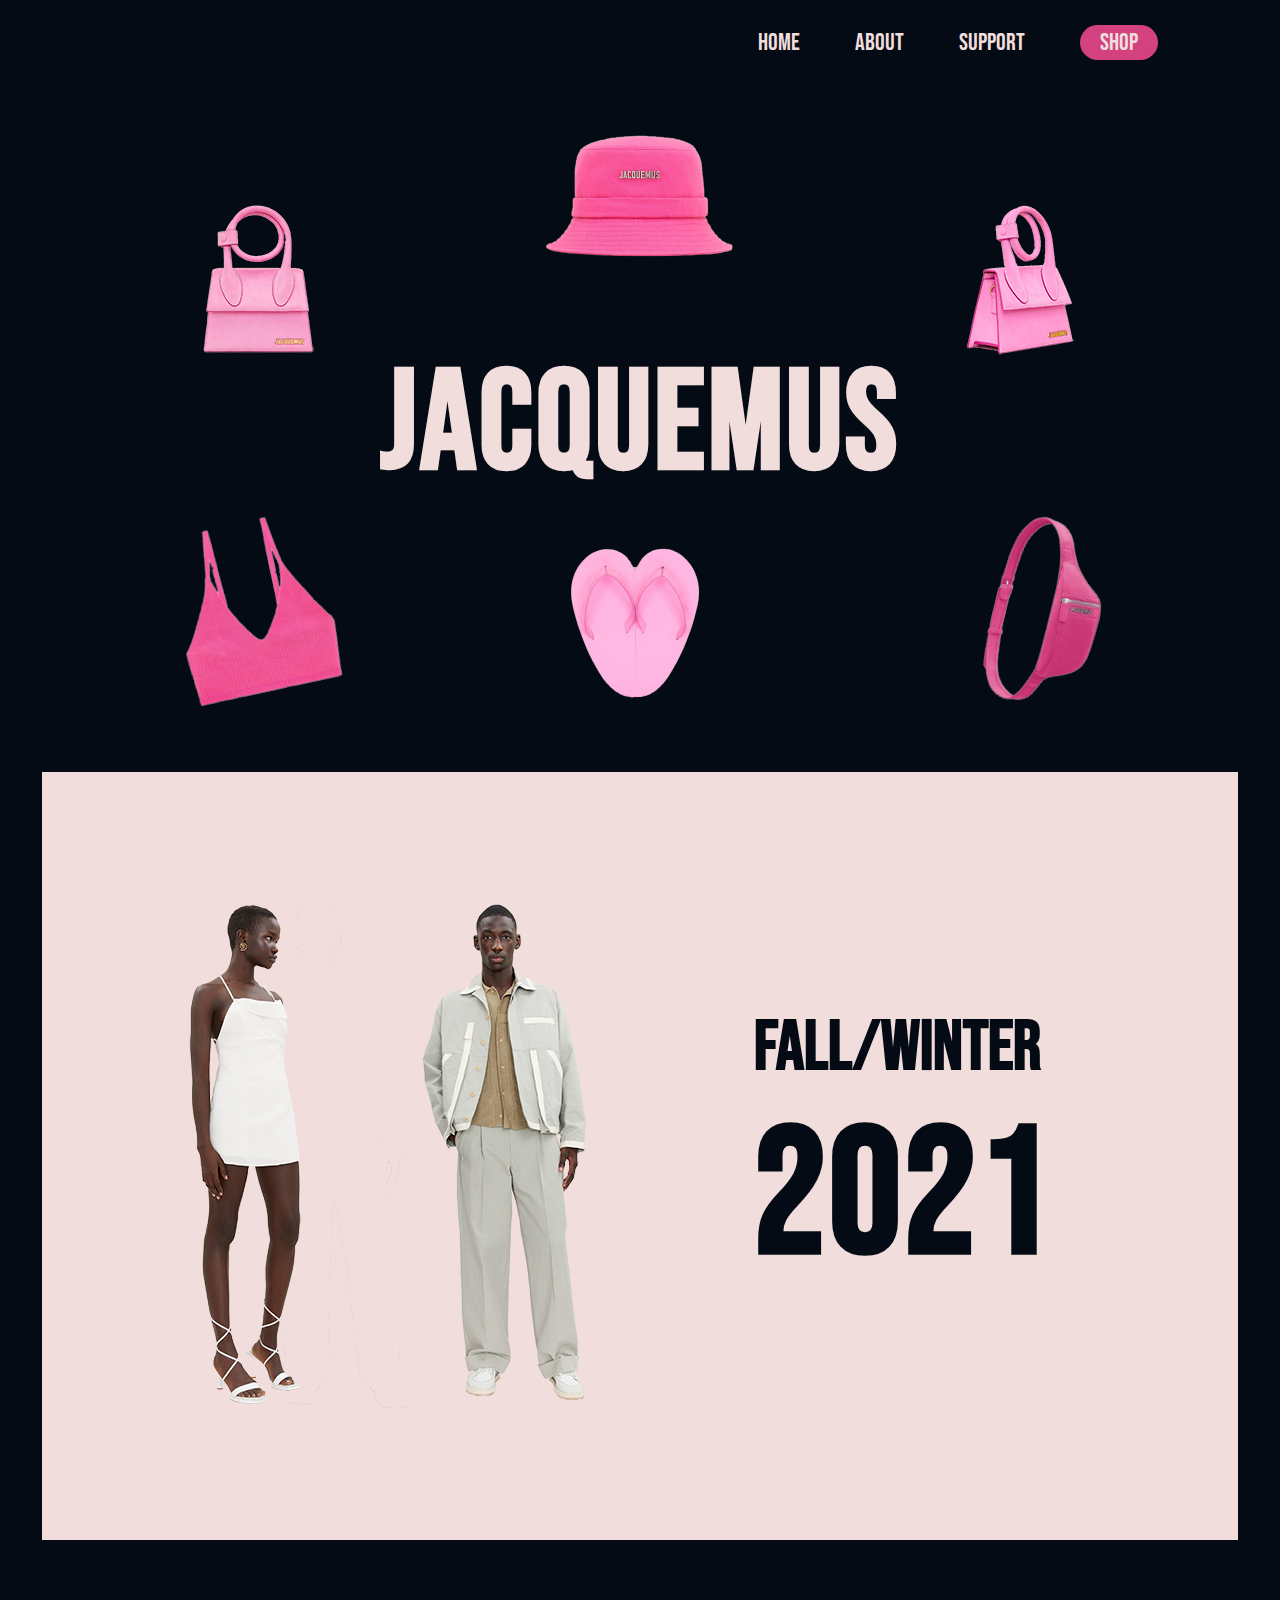
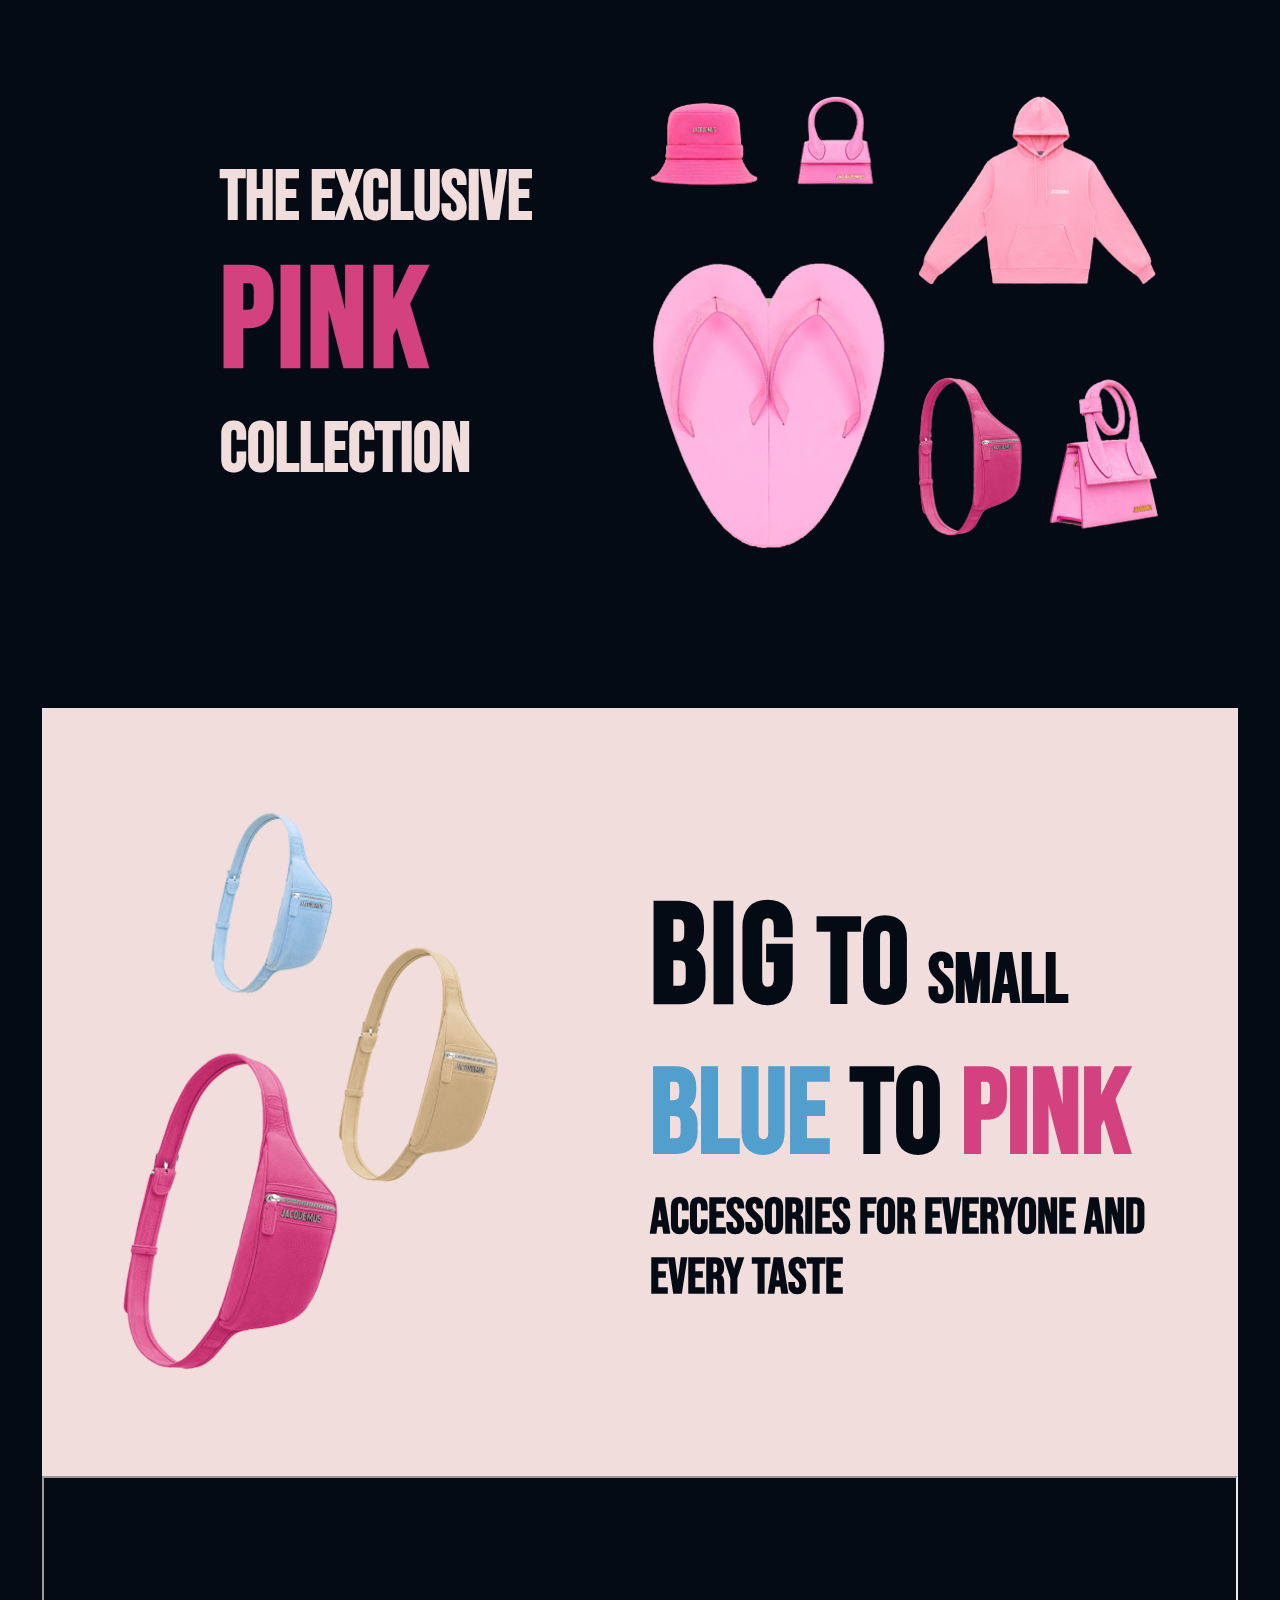
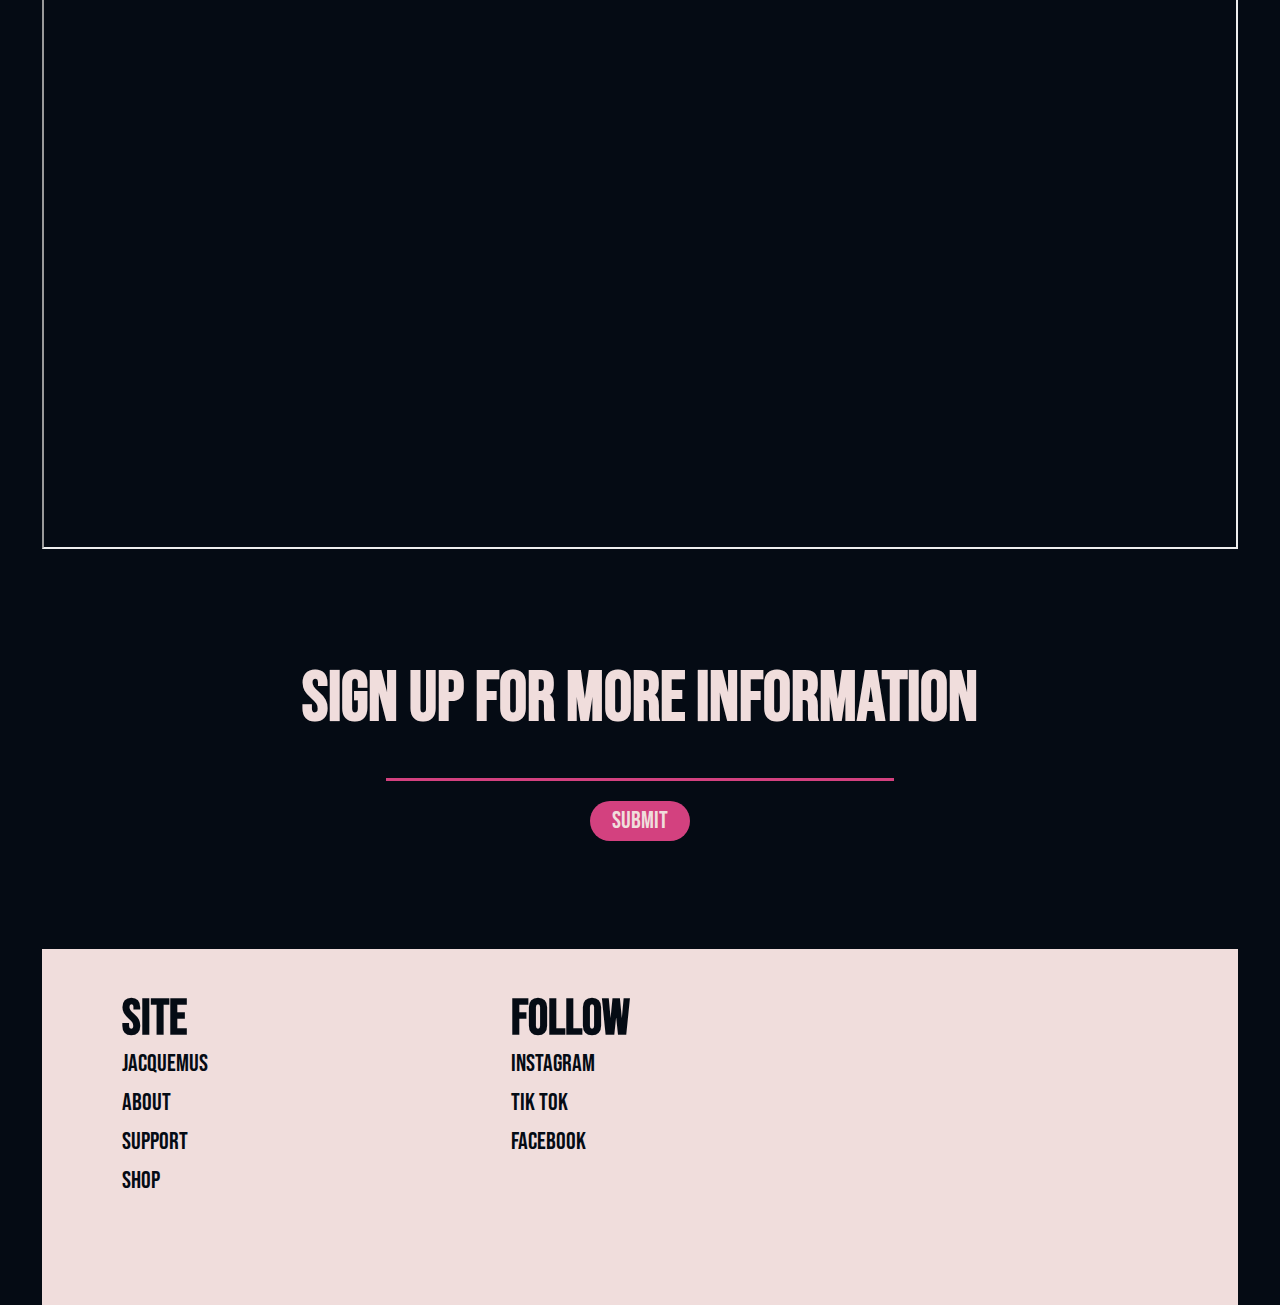
==== index.html @ 09f42585 "paste" ====
<!DOCTYPE html>
<html lang="en">
<head>
    <meta charset="UTF-8">
    <meta name="viewport" content="width=device-width, initial-scale=1.0">
    <title>Jacquemus</title>
    <link rel="stylesheet" href="css/styles.css">
    <link rel="preconnect" href="https://fonts.gstatic.com">
    <link href="https://fonts.googleapis.com/css2?family=Bebas+Neue" rel="stylesheet">
</head>
<body>
    <div id="container">
        <header>
            <nav>
                <ul class="navlist">
                    <li><a href="index.html" class="botaonav">HOME</a></li>
                    <li><a href="index.html" class="botaonav">ABOUT</a></li>
                    <li><a href="index.html" class="botaonav">SUPPORT</a></li>
                    <li><a href="shop.html" class="botaonav2">SHOP</a></li>
                </ul>
            </nav>
        </header>
        <main>
            <section>
                <div class="title">
                    <img src="img/01/Section1/frontimage.png" alt="landing page" style="width: 100%;">
                    <div id="title">
                        <h1>JACQUEMUS</h1>
                    </div>
                </div>
            </section>
            <section class="sectionwhite">
                <div class="column">
                    <img src="img/01/Section2/section2.png" alt="fall/winter models">
                </div>
                <div class="textcolumn">
                    <div>
                        <h4 class="h4blue">FALL/WINTER</h4>
                        <h1 class="h11blue">2021</h1>
                    </div>
                </div>
            </section>
            <section class="sectionblue">
                <div class="textcolumn">
                    <div id="pinky">
                        <h4 class="h4white">THE EXCLUSIVE</h4>
                        <h1 class="h1pink">PINK</h1>
                        <h4 class="h4white">COLLECTION</h4>
                    </div>
                </div>
                <div class="column">
                    <img src="img/01/Section3/section3.png" alt="pink collection">
                </div>
            </section>
            <section class="sectionwhite">
                <div class="column">
                    <img src="img/01/Section4/section4.png" alt="bags with different colors">
                </div>
                <div class="textcolumn">
                    <div id="bags">
                        <h2 class="h2blue"><span class="h1blue">BIG</span> TO <span class="h4blue">SMALL</span></h2>
                        <h2 class="h2blue"><span class="h2lightblue">BLUE</span> TO <span class="h2pink">PINK</span></h2>
                        <h5 class="h5">ACCESSORIES FOR EVERYONE AND EVERY TASTE</h5>
                    </div>
                </div>
            </section>
            <section class="sectionvideo">
                <iframe src="https://www.youtube.com/embed/qVaEvNYpxao?controls=0&showinfo=1&rel=0&autoplay=1&loop=1&mute=1" allow="accelerometer; autoplay; clipboard-write; encrypted-media; gyroscope; picture-in-picture" allowfullscreen id="iframevideo"></iframe>
            </section>
            <section class="signup">
                <h4 class="h4white">SIGN UP FOR MORE INFORMATION</h4>
                <input type="email" class="email">
                <input type="submit" class="submit">
            </section>
        </main>
        <footer>
            <div class="footermap">
                <div class="footertext">
                    <h5>SITE</h5>
                    <a href="index.html" class="hfooter">JACQUEMUS</a>
                    <a href="index.html" class="hfooter">ABOUT</a>
                    <a href="index.html" class="hfooter">SUPPORT</a>
                    <a href="shop.html" class="hfooter">SHOP</a>
                </div>
                <div class="footertext">
                    <h5>FOLLOW</h5>
                    <a href="https://www.instagram.com/jacquemus/" target="_blank" class="hfooter">Instagram</a>
                    <a href="https://www.tiktok.com/@jacquemus?" target="_blank" class="hfooter">Tik Tok</a>
                    <a href="https://www.facebook.com/JACQUEMUSPARIS" target="_blank" class="hfooter">Facebook</a>
                </div>
            </div>
            <div>
            </div>
        </footer>
    </div>
</body>
</html>
---- css/styles.css ----
@charset "utf-8";

* {
    margin: 0px;
    padding: 0px;
    box-sizing: border-box;
}

/* body and containers */

body {
    background-color: #050b14;
}

#container {
    width: 1196px;
    height: auto;
    margin: auto;
    background-color: #050b14;
}

#container2 {
    width: 1196px;
    height: auto;
    margin: auto;
    background-color: #f0dddc;
}

/* Header */

header {
    width: 1196px;
    height: 80px;
    display: flex;
    justify-content: flex-end;
    align-items: center;
    padding: 0 80px 0 80px;
}

.header2 {
    width: 1196px;
    height: 80px;
    display: flex;
    justify-content: space-between;
    align-items: center;
    padding: 0 80px 0 80px;
}

nav {
    height: 30px;
    width: 400px;
}

.navlist {
    list-style-type: none;
    display: flex;
    justify-content: space-between;
    align-items: center;
}

.botaonav {
    text-decoration: none;
    color: #f0dddc;
    font-family: 'Bebas Neue', cursive;
    font-size: 24px;
}

.botaonav:hover {
    color: #d3417f;
}

.botaonav2 {
    text-decoration: none;
    color: #f0dddc;
    background-color: #d3417f;
    font-family: 'Bebas Neue', cursive;
    font-size: 24px;
    padding: 3px 20px;
    border-radius: 100px;
    display: flex;
    align-self: center;
}

.botaonav2:hover {
    color: #050b14;
}

.botaonav1 {
    text-decoration: none;
    color: #050b14;
    font-family: 'Bebas Neue', cursive;
    font-size: 24px;
}

.botaonav1:hover {
    color: #d3417f;
}

.botaonavhome {
    text-decoration: none;
    color: #050b14;
    font-family: 'Bebas Neue', cursive;
    font-size: 32px;
}

.botaonavhome:hover {
    color: #d3417f;
}

/* Sections */

section {
    display: flex;
    justify-content: center;
    align-items: center;
    width: 1196px;
    height: auto;
}

.sectionblue {
    background-color: #050b14;
    height: 768px;
    width: 1196px;
    padding: 0 80px 0 80px;
    display: flex;
    justify-content: space-between;
    align-items: center;
}

.sectionwhite {
    background-color: #f0dddc;
    height: 768px;
    width: 1196px;
    padding: 0 80px 0 80px;
    display: flex;
    justify-content: space-between;
    align-items: center;
}

.sectionvideo {
    background-color: #050b14;
    height: 672.75px;
    width: 1196px;
}

.shopsection {
    height: 548px;
    width: 1196px;
    padding: 0 80px 0 80px;
    background-color: #f0dddc;
    display: flex;
    justify-content: space-between;

}

#shopsections {
    margin-bottom: 60px;
}

/* Home Page */

#title {
  position: absolute;
  top: 50%;
  left: 50%;
  transform: translate(-50%, -50%);
}

.title {
    position: relative;
    text-align: center;
  }

.column {
    width: 508px;
    height: auto;

}

.textcolumn {
    width: 508px;
    height: auto;
    display: flex;
    flex-direction: column;
    justify-content: center;
    align-items: center;
}

#iframevideo {
    width: 100%;
    height: 100%;
}

/* Sign Up*/

.signup {
    background-color: #050b14;
    height: 400px;
    width: 1196px;
    padding: 0 80px 0 80px;
    display: flex;
    flex-direction: column;
    justify-content: center;
    align-items: center;
}

.email {
    width: 508px;
    background-color: #050b14;
    border: none;
    border-bottom: 3px solid #d3417f;
    height: 40px;
    margin-bottom: 20px;
}

.submit {
    width: 100px;
    height: 40px;
    font-family: 'Bebas Neue', cursive;
    font-size: 24px;
    background-color: #d3417f;
    color: #f0dddc;
    border: none;
    border-radius: 100px;
    text-align: center;
}

.email:hover {
    border-bottom: 3px solid #f0dddc;
}

.email:active {
    border-bottom: 3px solid #f0dddc;
}

.submit:hover {
    color:#050b14;
}

 /* Shop Page */

#shopid {
    display: flex;
    justify-content: center;
}

.square {
    background-color: #fff;
    height: 508px;
    width: 508px;
}

.minisquare {
    background-color: #fff;
    height: 244px;
    width: 244px;
}

.rectangle {
    background-color: #fff;
    height: 508px;
    width: 244px;
}

.columnsquare508 {
    height: 508px;
    width: 508px;
}

.columnsquare244 {
    height: 508px;
    width: 244px;
    display: flex;
    flex-direction: column;
    justify-content: space-between;
}

.columnrectangle {
    height: 508px;
    width: 244px;
}

  /* Types */

h1 {
    font-family: 'Bebas Neue', cursive;
    font-size: 140px;
    letter-spacing: 3px;
    color: #f0dddc;
}

.h1blue {
    font-family: 'Bebas Neue', cursive;
    font-size: 140px;
    letter-spacing: 3px;
    color: #050b14;
}

.h1pink {
    font-family: 'Bebas Neue', cursive;
    font-size: 140px;
    letter-spacing: 3px;
    color: #d3417f;
}

.h11blue {
  font-family: 'Bebas Neue', cursive;
  font-size: 180px;
  letter-spacing: 3px;
  color: #050b14;
}

.h2blue {
    font-family: 'Bebas Neue', cursive;
    font-size: 120px;
    color: #050b14;
}

.h2white {
    font-family: 'Bebas Neue', cursive;
    font-size: 120px;
    color: #f0dddc;
}

.h2pink {
    font-family: 'Bebas Neue', cursive;
    font-size: 120px;
    color: #d3417f;
}

.h2lightblue {
    font-family: 'Bebas Neue', cursive;
    font-size: 120px;
    color: #529FCE;
}

h3 {
    font-family: 'Bebas Neue', cursive;
    font-size: 110px;
    color: #050b14;
}

.h4white {
    font-family: 'Bebas Neue', cursive;
    font-size: 70px;
    color: #f0dddc;
}

.h4blue {
    font-family: 'Bebas Neue', cursive;
    font-size: 70px;
    color: #050b14;
}

h5 {
    font-family: 'Bebas Neue', cursive;
    font-size: 50px;
    color: #050b14;
}

.h5 {
    font-family: 'Bebas Neue', cursive;
    font-size: 50px;
    color: #050b14;
}

h6 {
    font-family: 'Bebas Neue', cursive;
    font-size: 35px;
    color: #050b14;
}

 /* Footer */

footer {
    background-color: #f0dddc;
    width: 1196px;
    height: 356px;
    padding: 40px 80px 20px 80px;
    display: flex;
    justify-content: space-between;
    align-items: flex-start;
}

.footermap {
    width: 508px;
    display: flex;
    justify-content: space-between;
}

.footertext {
    display: flex;
    justify-content: flex-start;
    flex-direction: column;
}

.hfooter {
    color: #050b14;
    font-family: 'Bebas Neue', cursive;
    font-size: 24px;
    text-decoration: none;
    padding-bottom: 10px;
}

.hfooter:hover {
    color: #d3417f;
}
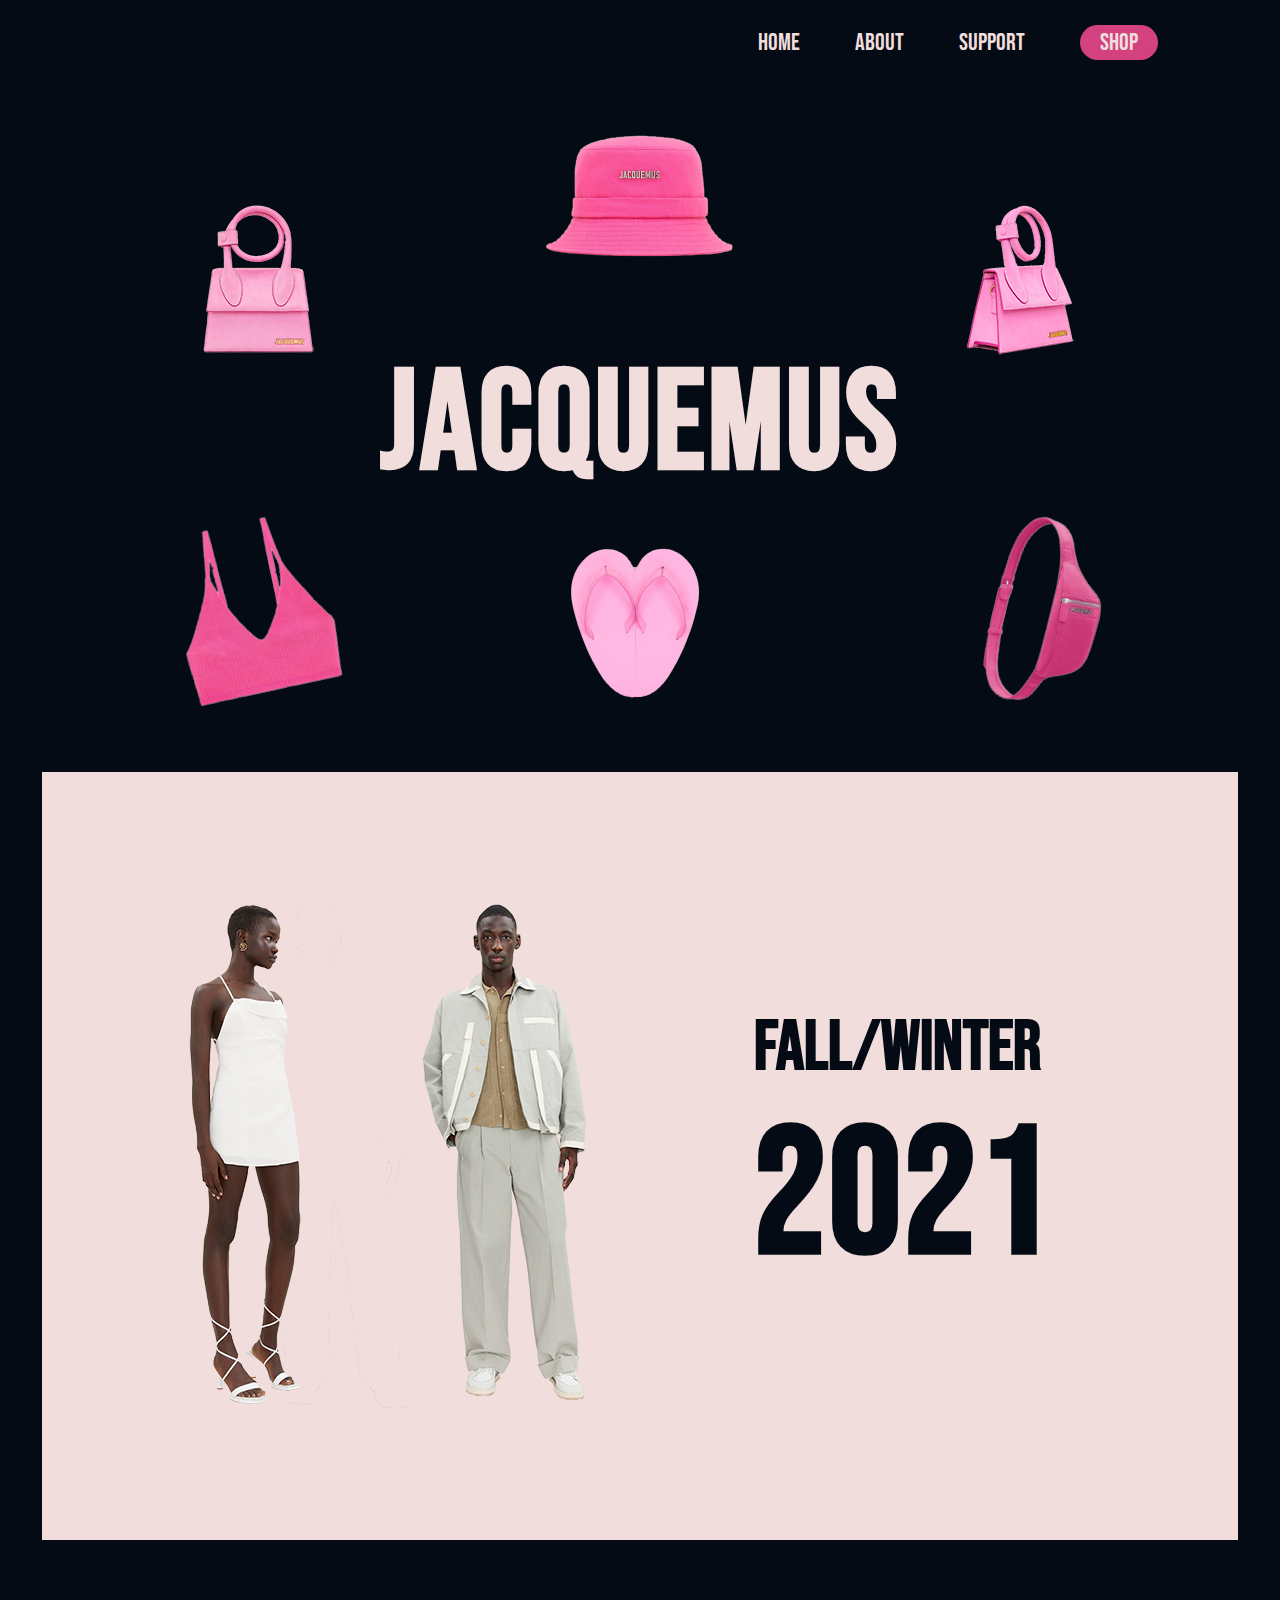
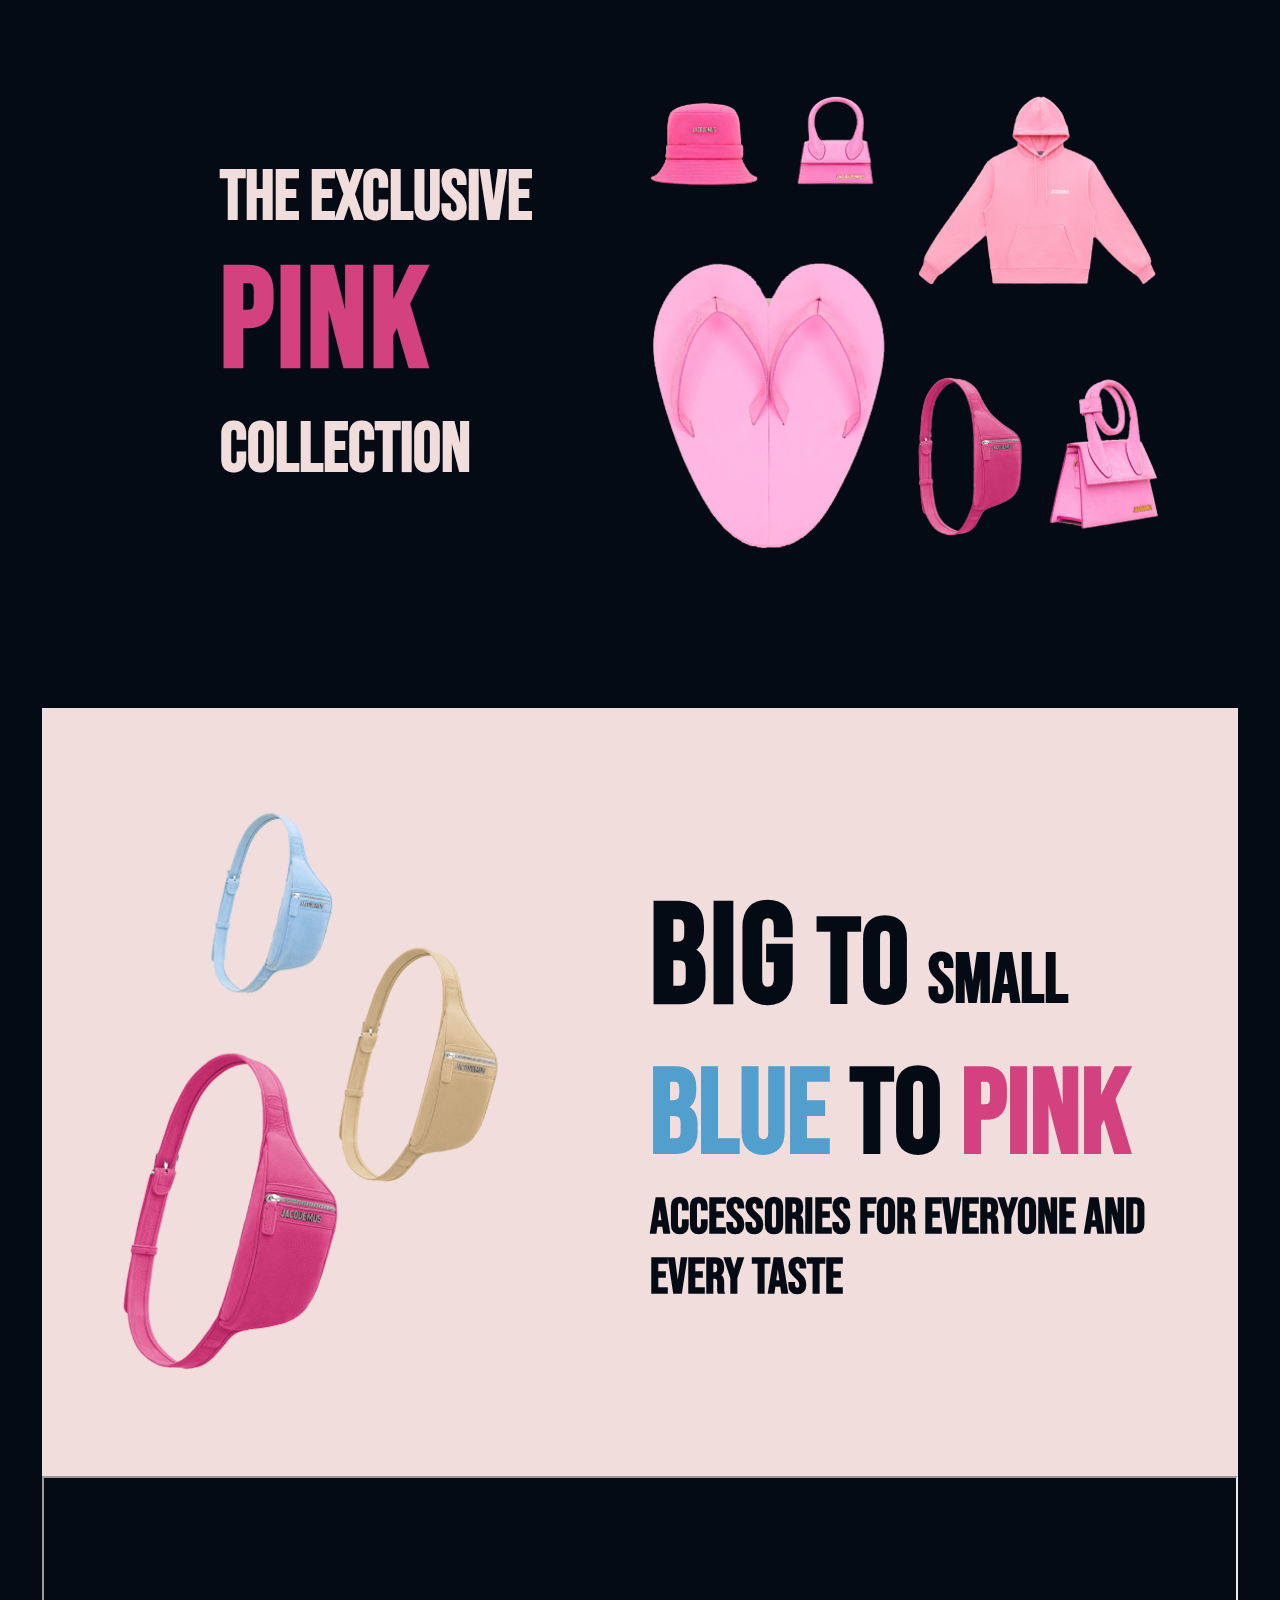
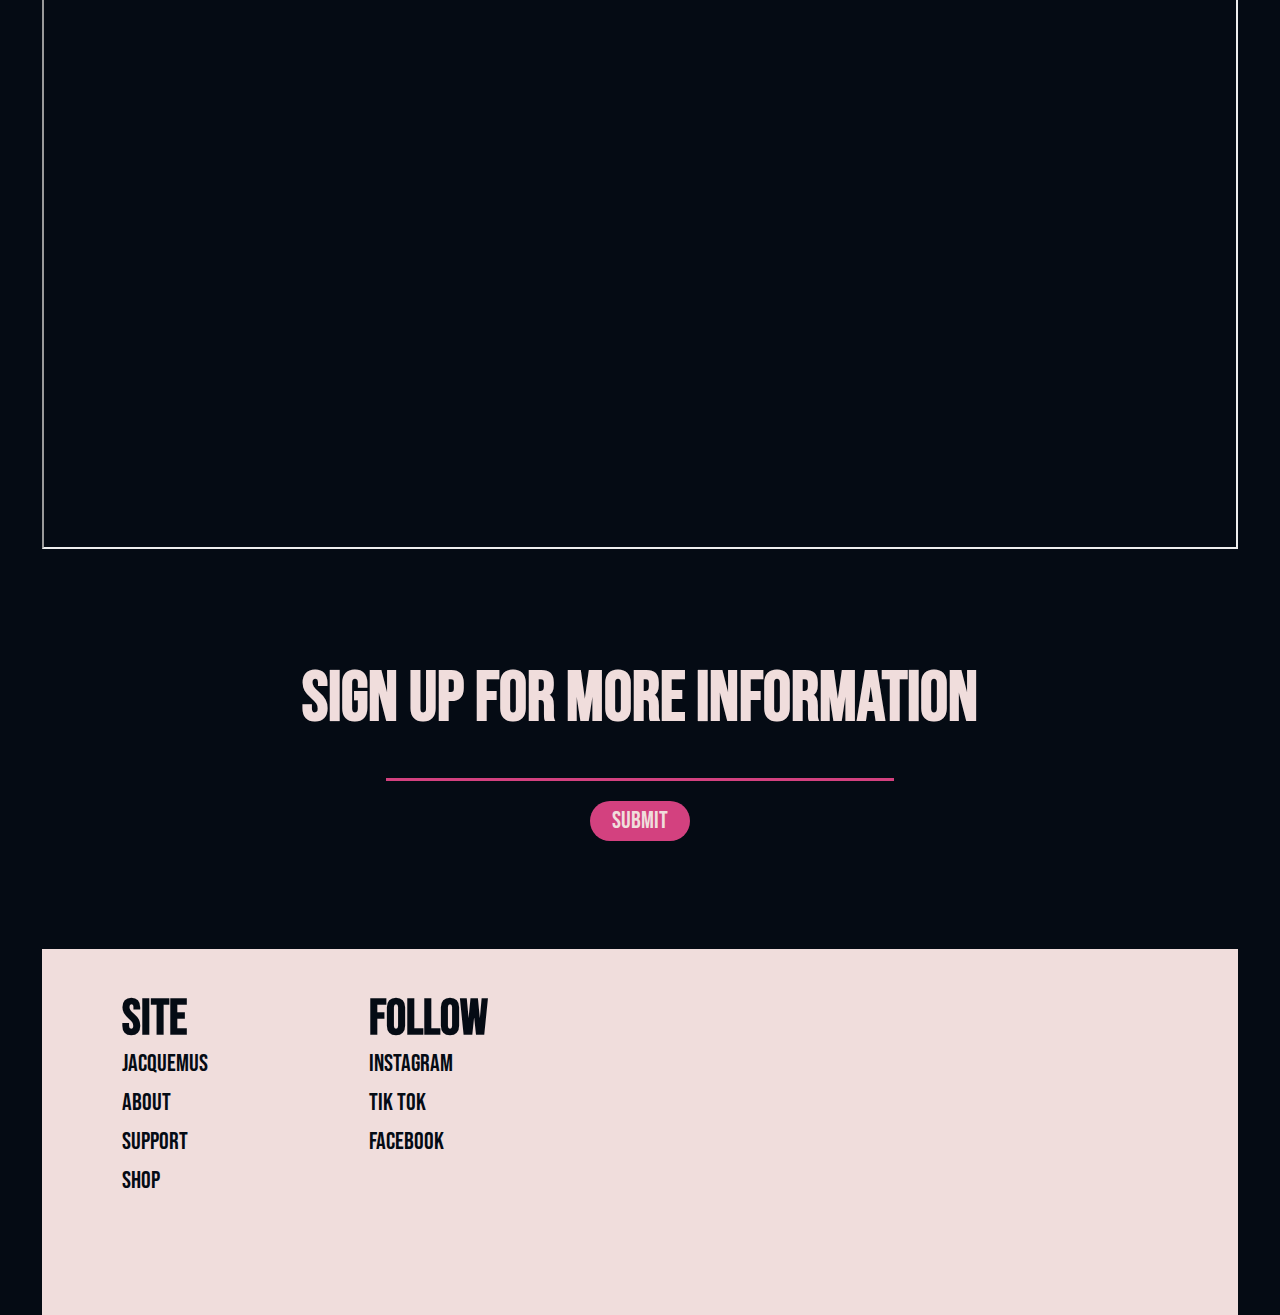
==== commit 134eb086: "ola" ====
--- a/index.html
+++ b/index.html
@@ -83,13 +83,15 @@
                     <a href="shop.html" class="hfooter">SHOP</a>
                 </div>
                 <div class="footertext">
-                    <h5>FOLLOW</h5>
-                    <a href="https://www.instagram.com/jacquemus/" target="_blank" class="hfooter">Instagram</a>
-                    <a href="https://www.tiktok.com/@jacquemus?" target="_blank" class="hfooter">Tik Tok</a>
-                    <a href="https://www.facebook.com/JACQUEMUSPARIS" target="_blank" class="hfooter">Facebook</a>
+                        <h5>FOLLOW</h5>
+                        <a href="https://www.instagram.com/jacquemus/" target="_blank" class="hfooter">Instagram</a>
+                        <a href="https://www.tiktok.com/@jacquemus?" target="_blank" class="hfooter">Tik Tok</a>
+                        <a href="https://www.facebook.com/JACQUEMUSPARIS" target="_blank" class="hfooter">Facebook</a>
                 </div>
             </div>
-            <div>
+                <div>
+                    <iframe src="https://www.google.com/maps/embed?pb=!1m18!1m12!1m3!1d84012.03932446275!2d2.288015773348107!3d48.85103571684808!2m3!1f0!2f0!3f0!3m2!1i1024!2i768!4f13.1!3m3!1m2!1s0x0%3A0x7fd1ffd60151859d!2sJacquemus!5e0!3m2!1spt-PT!2spt!4v1614786732762!5m2!1spt-PT!2spt" style="border:0;" allowfullscreen="" loading="lazy" id="iframemap"></iframe>
+                </div>
             </div>
         </footer>
     </div>
--- a/css/styles.css
+++ b/css/styles.css
@@ -375,7 +375,7 @@
 footer {
     background-color: #f0dddc;
     width: 1196px;
-    height: 356px;
+    height: 366px;
     padding: 40px 80px 20px 80px;
     display: flex;
     justify-content: space-between;
@@ -383,7 +383,7 @@
 }
 
 .footermap {
-    width: 508px;
+    width: 366px;
     display: flex;
     justify-content: space-between;
 }
@@ -405,3 +405,8 @@
 .hfooter:hover {
     color: #d3417f;
 }
+
+#iframemap {
+    width: 508px;
+    height: 244px;
+}
